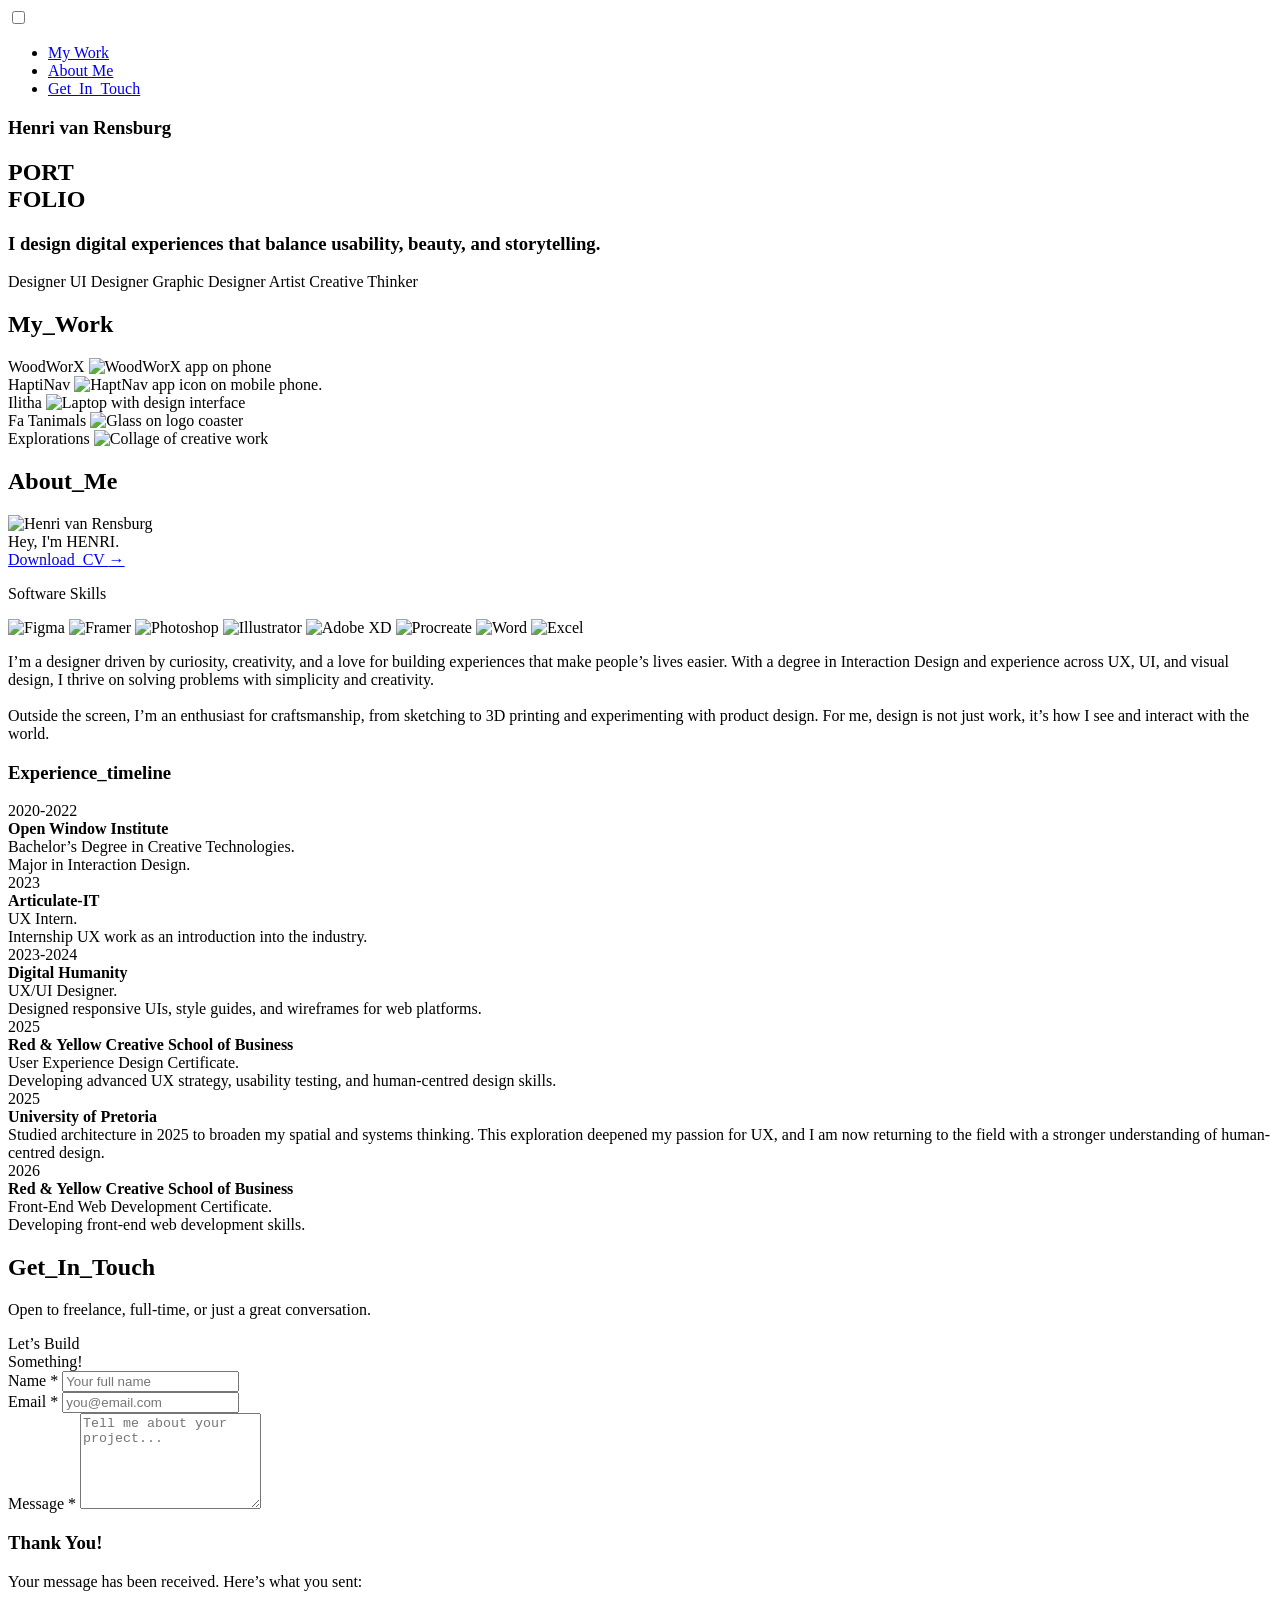
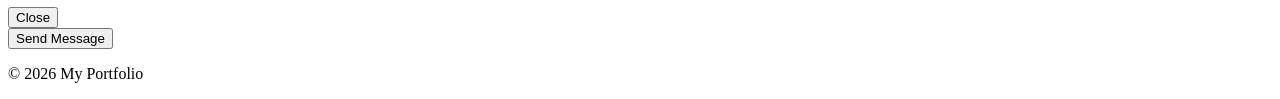
==== Index.html @ 7f8ce8de "Initial index setup" ====
<!DOCTYPE html>
<html lang="en">
    <head>
        <title>Henri's Portfolio Website</title>
        <link rel="stylesheet" href="Styling/styles.css">
        <link rel="preconnect" href="https://fonts.googleapis.com">
        <script src="Script/script.js" defer></script>
        <script src="https://cdn.jsdelivr.net/npm/vue@3/dist/vue.global.prod.js"></script>
<link rel="preconnect" href="https://fonts.gstatic.com" crossorigin>
<link href="https://fonts.googleapis.com/css2?family=Pixelify+Sans:wght@400..700&display=swap" rel="stylesheet">

    </head>
    <body>

<!-- Navigation -->
        <header>
    <input type="checkbox" id="nav-toggle" class="nav-toggle">
    
    <label for="nav-toggle" class="hamburger">
        <span class="hamburger-line"></span>
        <span class="hamburger-line"></span>
        <span class="hamburger-line"></span>
    </label>
    
    <nav class="nav">
        <ul class="nav-menu">
            <li><a href="#mywork">My Work</a></li>
            <li><a href="#aboutme">About Me</a></li>
            <li><a class="cta" href="contact.html">Get_In_Touch</a></li>
        </ul>
    </nav>
</header>

 <!-- Hero Section -->
        <section class="hero">
            <h3 class="name">Henri van Rensburg</h3>
            <h1 class="heading">PORT<br class="mobile-break">FOLIO</h1>
            <h3 class="subtitle">I design digital experiences that balance usability, beauty, and storytelling.</h3>
            <div class="tags">
                <span class="tag red">Designer</span>
                <span class="tag purple">UI Designer</span>
                <span class="tag green">Graphic Designer</span>
                <span class="tag blue">Artist</span>
                <span class="tag yellow">Creative Thinker</span>
            </div>
        </section>

<!-- My Work -->
        <main>
            <section id="mywork">
                <h2>My_Work</h2>
                <div class="Projects">

                    <!--Woodworx-->
                    <div class="Project">
                        <span class="label yellow">WoodWorX</span>
                    <img src="Images/Woodworx Preview image.png" alt="WoodWorX app on phone">
                    </div>

                    <!--HaptiNav-->
                    <div class="Project">
                        <span class="label orange">HaptiNav</span>
                        <img src="Images/Haptinav Preview image.png" alt="HaptNav app icon on mobile phone.">
                    </div>

                    <!--Ilitha-->
                    <div class="Project">
                        <span class="label dark-orange">Ilitha</span>
                        <img src="Images/Ilitha Preview image.png" alt="Laptop with design interface">
                    </div>

                    <!--Fa Tanimals-->
                    <div class="Project">
                        <span class="label purple">Fa Tanimals</span>
                        <img src="Images/fa tanimals Preview image.png" alt="Glass on logo coaster">
                    </div>

                    <!--Explorations-->
                    <div class="Project">
                        <span class="label blue">Explorations</span>
                        <img src="Images/Explorations Preview image.png" alt="Collage of creative work">
                    </div>
                </div>
            </section>

<!-- About Me -->
<section id="aboutme">
    <h2>About_Me</h2>
    
    <div class="about-container">
        
        <!-- LEFT COLUMN -->
        <div class="about-left">
            <div class="photo">
                <img src="Images/New Headshot.png" alt="Henri van Rensburg">
            </div>
            
            <div class="name-card">
                Hey, I'm <span class="henri">HENRI</span>.
            </div>
            
            <a href="CV.pdf" class="cv-btn" download>
                Download_CV <span class="arrow">→</span>
            </a>
            
            <div class="skills">
                <p class="skills-title">Software Skills</p>
                <div class="skills-grid">
                    <img src="Images/figma icon.png" alt="Figma">
                    <img src="Images/framer icon.png" alt="Framer">
                    <img src="Images/photoshop icon.png" alt="Photoshop">
                    <img src="Images/illustrator icon.png" alt="Illustrator">
                    <img src="Images/xd icon.png" alt="Adobe XD">
                    <img src="Images/procreate icon.png" alt="Procreate">
                    <img src="Images/Word icon.png" alt="Word">
                    <img src="Images/excel icon.png" alt="Excel">
                </div>
            </div>
        </div>
        
        <!-- RIGHT COLUMN -->
        <div class="about-right">
            <p class="bio">
                I’m a designer driven by curiosity, creativity, and a love for building experiences that make people’s lives easier. With a degree in Interaction Design and experience across UX, UI, and visual design, I thrive on solving problems with simplicity and creativity. 
                <br><br>
                Outside the screen, I’m an enthusiast for craftsmanship, from sketching to 3D printing and experimenting with product design. For me, design is not just work, it’s how I see and interact with the world.
            </p>
        
            
            <div class="timeline">
                <h3>Experience_timeline</h3>
                
                <div class="timeline-item">
                    <div class="bar Green"></div>
                    <div class="year">2020-2022</div>
                    <div class="content">
                        <strong>Open Window Institute</strong><br>
                        Bachelor’s Degree in Creative Technologies.<br>
                        Major in Interaction Design.
                    </div>
                </div>
                
                <div class="timeline-item">
                    <div class="bar Yellow"></div>
                    <div class="year">2023</div>
                    <div class="content">
                        <strong>Articulate-IT</strong><br>
                        UX Intern.<br>
                        Internship UX work as an introduction into the industry.
                    </div>
                </div>
                
                <div class="timeline-item">
                    <div class="bar Blue"></div>
                    <div class="year">2023-2024</div>
                    <div class="content">
                        <strong>Digital Humanity</strong><br>
                        UX/UI Designer.<br>
                        Designed responsive UIs, style guides, and wireframes for web platforms.
                    </div>
                </div>
                
                <div class="timeline-item">
                    <div class="bar Purple"></div>
                    <div class="year">2025</div>
                    <div class="content">
                        <strong>Red & Yellow Creative School of Business</strong><br>
                        User Experience Design Certificate.<br>
                        Developing advanced UX strategy, usability testing, and human-centred design skills.
                    </div>
                </div>
                
                <div class="timeline-item">
                    <div class="bar Red"></div>
                    <div class="year">2025</div>
                    <div class="content">
                        <strong>University of Pretoria</strong><br>
                        Studied architecture in 2025 to broaden my spatial and systems thinking. This exploration deepened my passion for UX, and I am now returning to the field with a stronger understanding of human-centred design.
                    </div>
                </div>
                
                <div class="timeline-item">
                    <div class="bar Green"></div>
                    <div class="year">2026</div>
                    <div class="content">
                        <strong>Red & Yellow Creative School of Business</strong><br>
                        Front-End Web Development Certificate.<br>
                        Developing front-end web development skills.
                    </div>
                </div>
            </div>
        </div>
    </div>
</section>

<!-- Get in Touch -->            
<section id="getintouch">
    <div class="contact-container">
        
        <!-- Left side-->
        <div class="contact-left">
            <h2>Get_In_Touch</h2>
            <p>Open to freelance, full-time, or just a great conversation.</p>
            
            <!-- Purple gradient box -->
            <div class="build-box">
                Let’s Build<br>Something!
            </div>
        </div>
        
        <!-- Right side-->
        <div class="contact-right">
            <form id="contact-form" class="contact-form">
                
                <div class="form-group">
                    <label>Name *</label>
                    <input type="text" id="name" placeholder="Your full name" required>
                    <span id="name-error" class="error"></span>
                </div>

                <div class="form-group">
                    <label>Email *</label>
                    <input type="email" id="email" placeholder="you@email.com" required>
                    <span id="email-error" class="error"></span>
                </div>

                <div class="form-group">
                    <label>Message *</label>
                    <textarea id="message" rows="6" placeholder="Tell me about your project..." required></textarea>
                    <span id="message-error" class="error"></span>
                </div>


    <div id="success-modal" class="modal">
        <div class="modal-content">
            <h3>Thank You!</h3>
            <p>Your message has been received. Here’s what you sent:</p>
            <div id="modal-details"></div>
            <button id="close-modal" class="submit-btn">Close</button>
        </div>
    </div>

</body>
</html>

                <button type="submit" class="submit-btn">Send Message</button>
            </form>
        </div>
    </div>
</section>
        </main>

<!-- Footer -->  
    <div class="footer">   
            <p>© 2026 My Portfolio</p>
    </div>

    </body>
</html>
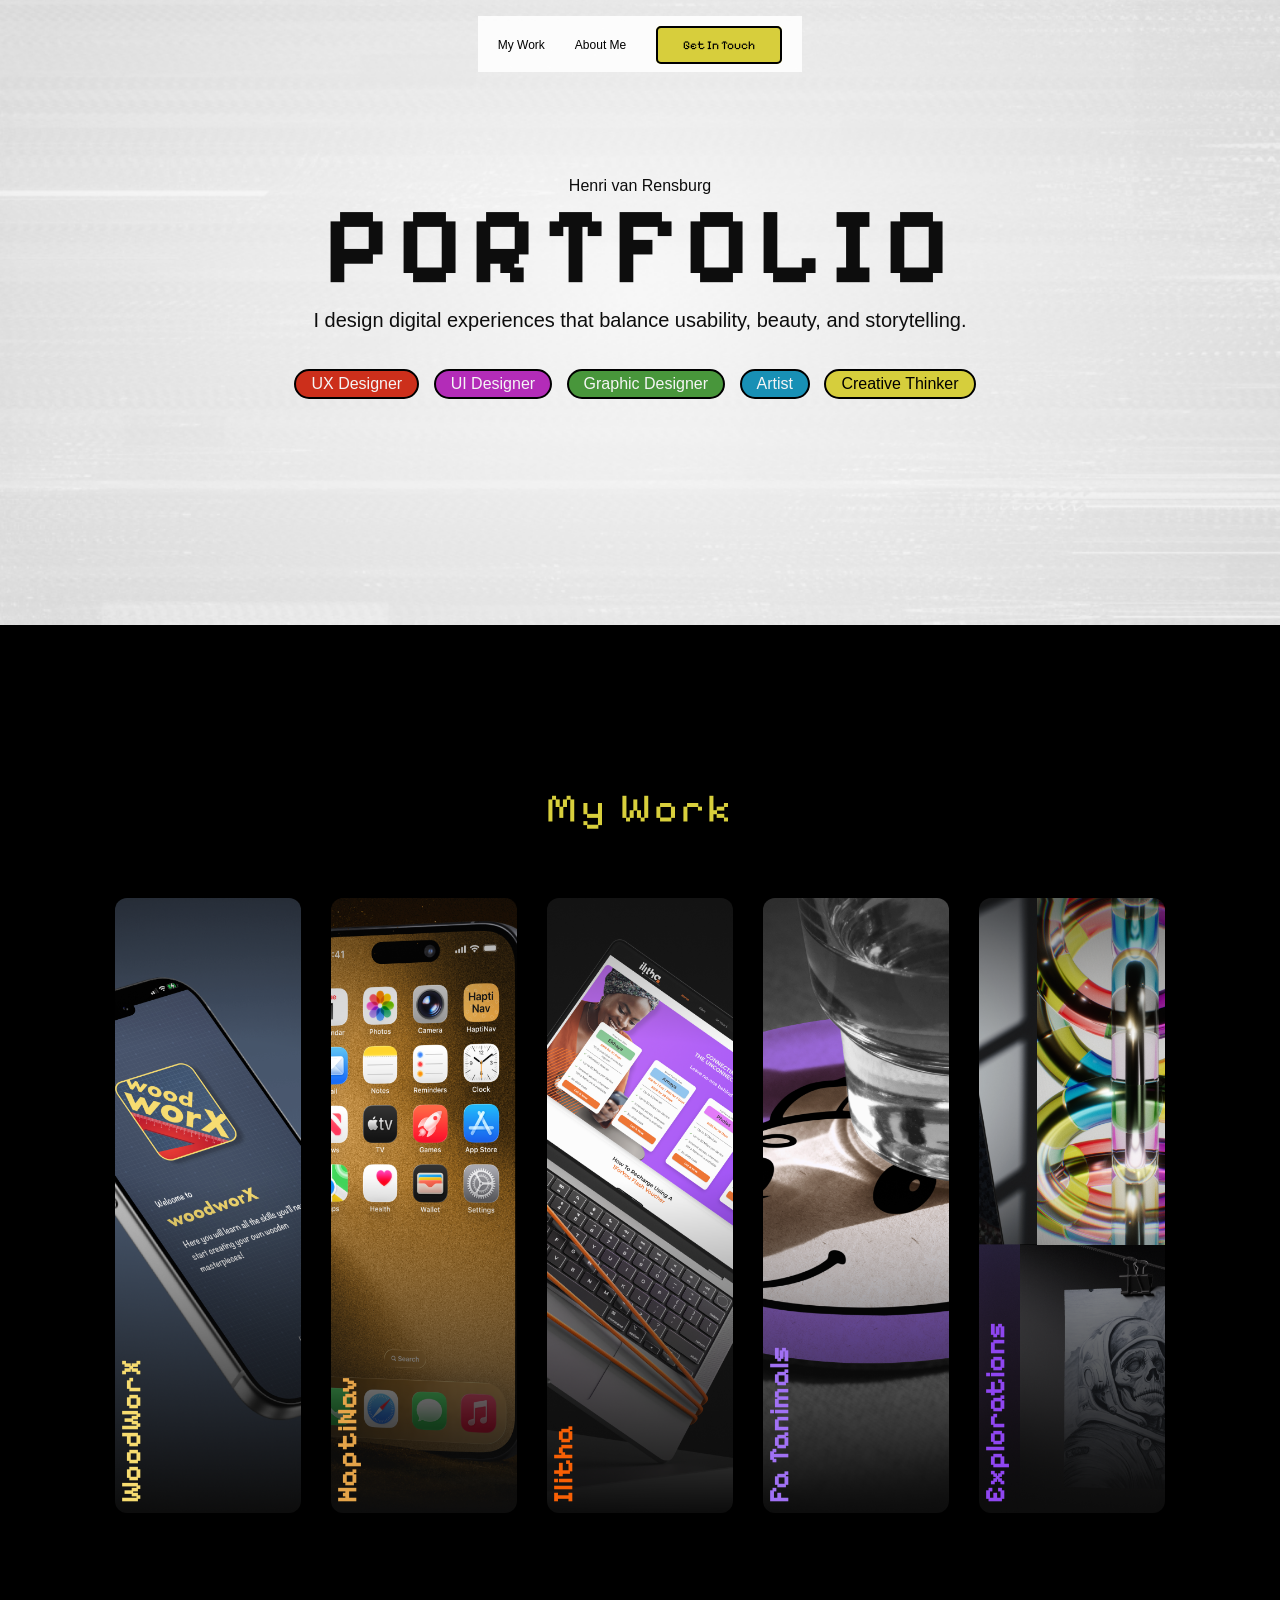
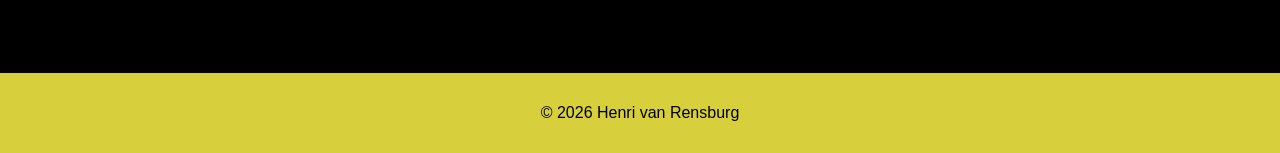
==== commit d96caf32: "home page html updated" ====
--- a/Index.html
+++ b/Index.html
@@ -1,259 +1,76 @@
 <!DOCTYPE html>
 <html lang="en">
-    <head>
-        <title>Henri's Portfolio Website</title>
-        <link rel="stylesheet" href="Styling/styles.css">
-        <link rel="preconnect" href="https://fonts.googleapis.com">
-        <script src="Script/script.js" defer></script>
-        <script src="https://cdn.jsdelivr.net/npm/vue@3/dist/vue.global.prod.js"></script>
-<link rel="preconnect" href="https://fonts.gstatic.com" crossorigin>
-<link href="https://fonts.googleapis.com/css2?family=Pixelify+Sans:wght@400..700&display=swap" rel="stylesheet">
+<head>
+    <meta charset="UTF-8">
+    <meta name="viewport" content="width=device-width, initial-scale=1.0">
+    <title>Henri van Rensburg | Portfolio</title>
+    <link rel="stylesheet" href="Styling/styles.css">
+    <link href="https://fonts.googleapis.com/css2?family=Pixelify+Sans:wght@400..700&display=swap" rel="stylesheet">
+</head>
+<body>
 
-    </head>
-    <body>
+    <!-- Navigation -->
+    <header>
+        <input type="checkbox" id="nav-toggle" class="nav-toggle">
+        <label for="nav-toggle" class="hamburger">
+            <span class="hamburger-line"></span>
+            <span class="hamburger-line"></span>
+            <span class="hamburger-line"></span>
+        </label>
+        <nav class="nav">
+            <ul class="nav-menu">
+                <li><a href="#mywork">My Work</a></li>
+                <li><a href="about.html">About Me</a></li>
+                <li><a class="cta" href="contact.html">Get In Touch</a></li>
+            </ul>
+        </nav>
+    </header>
 
-<!-- Navigation -->
-        <header>
-    <input type="checkbox" id="nav-toggle" class="nav-toggle">
-    
-    <label for="nav-toggle" class="hamburger">
-        <span class="hamburger-line"></span>
-        <span class="hamburger-line"></span>
-        <span class="hamburger-line"></span>
-    </label>
-    
-    <nav class="nav">
-        <ul class="nav-menu">
-            <li><a href="#mywork">My Work</a></li>
-            <li><a href="#aboutme">About Me</a></li>
-            <li><a class="cta" href="contact.html">Get_In_Touch</a></li>
-        </ul>
-    </nav>
-</header>
+    <!-- Hero -->
+    <section class="hero">
+        <h3 class="name">Henri van Rensburg</h3>
+        <h1 class="heading">PORT<br class="mobile-break">FOLIO</h1>
+        <h3 class="subtitle">I design digital experiences that balance usability, beauty, and storytelling.</h3>
+        <div class="tags">
+            <span class="tag red">UX Designer</span>
+            <span class="tag purple">UI Designer</span>
+            <span class="tag green">Graphic Designer</span>
+            <span class="tag blue">Artist</span>
+            <span class="tag yellow">Creative Thinker</span>
+        </div>
+    </section>
 
- <!-- Hero Section -->
-        <section class="hero">
-            <h3 class="name">Henri van Rensburg</h3>
-            <h1 class="heading">PORT<br class="mobile-break">FOLIO</h1>
-            <h3 class="subtitle">I design digital experiences that balance usability, beauty, and storytelling.</h3>
-            <div class="tags">
-                <span class="tag red">Designer</span>
-                <span class="tag purple">UI Designer</span>
-                <span class="tag green">Graphic Designer</span>
-                <span class="tag blue">Artist</span>
-                <span class="tag yellow">Creative Thinker</span>
+    <!-- My Work -->
+    <section id="mywork" class="mywork">
+        <h2>My Work</h2>
+        <div class="Projects">
+            <div class="Project">
+                <span class="label yellow">WoodWorX</span>
+                <img src="Images/Woodworx Preview image.png" alt="WoodWorX">
             </div>
-        </section>
-
-<!-- My Work -->
-        <main>
-            <section id="mywork">
-                <h2>My_Work</h2>
-                <div class="Projects">
-
-                    <!--Woodworx-->
-                    <div class="Project">
-                        <span class="label yellow">WoodWorX</span>
-                    <img src="Images/Woodworx Preview image.png" alt="WoodWorX app on phone">
-                    </div>
-
-                    <!--HaptiNav-->
-                    <div class="Project">
-                        <span class="label orange">HaptiNav</span>
-                        <img src="Images/Haptinav Preview image.png" alt="HaptNav app icon on mobile phone.">
-                    </div>
-
-                    <!--Ilitha-->
-                    <div class="Project">
-                        <span class="label dark-orange">Ilitha</span>
-                        <img src="Images/Ilitha Preview image.png" alt="Laptop with design interface">
-                    </div>
-
-                    <!--Fa Tanimals-->
-                    <div class="Project">
-                        <span class="label purple">Fa Tanimals</span>
-                        <img src="Images/fa tanimals Preview image.png" alt="Glass on logo coaster">
-                    </div>
-
-                    <!--Explorations-->
-                    <div class="Project">
-                        <span class="label blue">Explorations</span>
-                        <img src="Images/Explorations Preview image.png" alt="Collage of creative work">
-                    </div>
-                </div>
-            </section>
-
-<!-- About Me -->
-<section id="aboutme">
-    <h2>About_Me</h2>
-    
-    <div class="about-container">
-        
-        <!-- LEFT COLUMN -->
-        <div class="about-left">
-            <div class="photo">
-                <img src="Images/New Headshot.png" alt="Henri van Rensburg">
+            <div class="Project">
+                <span class="label orange">HaptiNav</span>
+                <img src="Images/Haptinav Preview image.png" alt="HaptiNav">
             </div>
-            
-            <div class="name-card">
-                Hey, I'm <span class="henri">HENRI</span>.
+            <div class="Project">
+                <span class="label dark-orange">Ilitha</span>
+                <img src="Images/Ilitha Preview image.png" alt="Ilitha">
             </div>
-            
-            <a href="CV.pdf" class="cv-btn" download>
-                Download_CV <span class="arrow">→</span>
-            </a>
-            
-            <div class="skills">
-                <p class="skills-title">Software Skills</p>
-                <div class="skills-grid">
-                    <img src="Images/figma icon.png" alt="Figma">
-                    <img src="Images/framer icon.png" alt="Framer">
-                    <img src="Images/photoshop icon.png" alt="Photoshop">
-                    <img src="Images/illustrator icon.png" alt="Illustrator">
-                    <img src="Images/xd icon.png" alt="Adobe XD">
-                    <img src="Images/procreate icon.png" alt="Procreate">
-                    <img src="Images/Word icon.png" alt="Word">
-                    <img src="Images/excel icon.png" alt="Excel">
-                </div>
+            <div class="Project">
+                <span class="label purple">Fa Tanimals</span>
+                <img src="Images/fa tanimals Preview image.png" alt="Fa Tanimals">
+            </div>
+            <div class="Project">
+                <span class="label blue">Explorations</span>
+                <img src="Images/Explorations Preview image.png" alt="Explorations">
             </div>
         </div>
-        
-        <!-- RIGHT COLUMN -->
-        <div class="about-right">
-            <p class="bio">
-                I’m a designer driven by curiosity, creativity, and a love for building experiences that make people’s lives easier. With a degree in Interaction Design and experience across UX, UI, and visual design, I thrive on solving problems with simplicity and creativity. 
-                <br><br>
-                Outside the screen, I’m an enthusiast for craftsmanship, from sketching to 3D printing and experimenting with product design. For me, design is not just work, it’s how I see and interact with the world.
-            </p>
-        
-            
-            <div class="timeline">
-                <h3>Experience_timeline</h3>
-                
-                <div class="timeline-item">
-                    <div class="bar Green"></div>
-                    <div class="year">2020-2022</div>
-                    <div class="content">
-                        <strong>Open Window Institute</strong><br>
-                        Bachelor’s Degree in Creative Technologies.<br>
-                        Major in Interaction Design.
-                    </div>
-                </div>
-                
-                <div class="timeline-item">
-                    <div class="bar Yellow"></div>
-                    <div class="year">2023</div>
-                    <div class="content">
-                        <strong>Articulate-IT</strong><br>
-                        UX Intern.<br>
-                        Internship UX work as an introduction into the industry.
-                    </div>
-                </div>
-                
-                <div class="timeline-item">
-                    <div class="bar Blue"></div>
-                    <div class="year">2023-2024</div>
-                    <div class="content">
-                        <strong>Digital Humanity</strong><br>
-                        UX/UI Designer.<br>
-                        Designed responsive UIs, style guides, and wireframes for web platforms.
-                    </div>
-                </div>
-                
-                <div class="timeline-item">
-                    <div class="bar Purple"></div>
-                    <div class="year">2025</div>
-                    <div class="content">
-                        <strong>Red & Yellow Creative School of Business</strong><br>
-                        User Experience Design Certificate.<br>
-                        Developing advanced UX strategy, usability testing, and human-centred design skills.
-                    </div>
-                </div>
-                
-                <div class="timeline-item">
-                    <div class="bar Red"></div>
-                    <div class="year">2025</div>
-                    <div class="content">
-                        <strong>University of Pretoria</strong><br>
-                        Studied architecture in 2025 to broaden my spatial and systems thinking. This exploration deepened my passion for UX, and I am now returning to the field with a stronger understanding of human-centred design.
-                    </div>
-                </div>
-                
-                <div class="timeline-item">
-                    <div class="bar Green"></div>
-                    <div class="year">2026</div>
-                    <div class="content">
-                        <strong>Red & Yellow Creative School of Business</strong><br>
-                        Front-End Web Development Certificate.<br>
-                        Developing front-end web development skills.
-                    </div>
-                </div>
-            </div>
-        </div>
-    </div>
-</section>
+    </section>
 
-<!-- Get in Touch -->            
-<section id="getintouch">
-    <div class="contact-container">
-        
-        <!-- Left side-->
-        <div class="contact-left">
-            <h2>Get_In_Touch</h2>
-            <p>Open to freelance, full-time, or just a great conversation.</p>
-            
-            <!-- Purple gradient box -->
-            <div class="build-box">
-                Let’s Build<br>Something!
-            </div>
-        </div>
-        
-        <!-- Right side-->
-        <div class="contact-right">
-            <form id="contact-form" class="contact-form">
-                
-                <div class="form-group">
-                    <label>Name *</label>
-                    <input type="text" id="name" placeholder="Your full name" required>
-                    <span id="name-error" class="error"></span>
-                </div>
-
-                <div class="form-group">
-                    <label>Email *</label>
-                    <input type="email" id="email" placeholder="you@email.com" required>
-                    <span id="email-error" class="error"></span>
-                </div>
-
-                <div class="form-group">
-                    <label>Message *</label>
-                    <textarea id="message" rows="6" placeholder="Tell me about your project..." required></textarea>
-                    <span id="message-error" class="error"></span>
-                </div>
-
-
-    <div id="success-modal" class="modal">
-        <div class="modal-content">
-            <h3>Thank You!</h3>
-            <p>Your message has been received. Here’s what you sent:</p>
-            <div id="modal-details"></div>
-            <button id="close-modal" class="submit-btn">Close</button>
-        </div>
+    <div class="footer">
+        <p>© 2026 Henri van Rensburg</p>
     </div>
 
+    <script src="Script/script.js" defer></script>
 </body>
-</html>
-
-                <button type="submit" class="submit-btn">Send Message</button>
-            </form>
-        </div>
-    </div>
-</section>
-        </main>
-
-<!-- Footer -->  
-    <div class="footer">   
-            <p>© 2026 My Portfolio</p>
-    </div>
-
-    </body>
 </html>
--- a/Styling/styles.css
+++ b/Styling/styles.css
@@ -0,0 +1,825 @@
+/* Mobile first - Default values */
+
+/* Typography styles */
+body {
+    padding-top: 80px;
+    font-family: Inter, sans-serif;
+    font-size: 1rem;
+    font-weight: 100;
+    line-height: 1;
+    margin: 0;
+    padding: 0;
+    background-color: #F5F5F5;
+    color: #0D0D0D;
+}
+h1, h2 { 
+    font-family: Pixelify Sans, sans-serif;
+    font-weight: 400;
+}
+h1 {
+    font-size: 48px;
+    line-height: 1.05;
+}
+h2 {
+    font-size: 32px;
+    line-height: 1.2;
+}
+h3, h4 {
+    font-family: Inter, sans-serif;
+    font-weight: 200;
+}
+h3 {
+    font-size: 18px;
+    line-height: 1.3;
+}
+h4 {
+    font-size: 14px;
+    line-height: 1.3;
+}
+
+/* Tablet styles */
+@media (min-width: 768px) {
+    h1 {font-size: 72px;}
+    h2 {font-size: 36px;
+    line-height: 1.5em;}
+    h3 {font-size: 20px}
+}
+
+/*Desktop styles*/
+@media (min-width: 1024px) {
+    h1 {font-size: 108px;
+    line-height: 100px;
+}
+h2 {font-size: 40px;
+line-height: 1.5em;
+}
+h3 {font-size: 20px;}
+}
+
+/* Section Styles */
+header {
+    background-color: transparent;
+    color: #000000; 
+    text-align: center;
+    padding: 1rem 0;
+    position: fixed;
+    width: 100%;
+    z-index: 1000;
+}
+
+/* Mobile navigation */
+.nav-toggle {display: none;}
+
+.hamburger {
+    display: block;
+    position: fixed;
+    top: 25px;
+    left: 43%;
+    margin: 0 auto;
+    width: 60px;
+    height: 60px;
+    background-color: hsla(0, 0%, 100%, 0.85);
+    border-radius: 0px;
+    display: flex;
+    flex-direction: column;
+    justify-content: center;
+    align-items: center;
+    gap: 6px;
+    cursor: pointer;
+    z-index: 1000;
+}
+
+/*Hamburger lines*/
+.hamburger-line {
+    width: 28px;
+    height: 3px;
+    background-color: #000000;
+    border-radius: 3px;
+    transition: all 0.3s ease;
+}
+
+/* trasnform menu icon to x icon */
+#nav-toggle:checked + .hamburger .hamburger-line:nth-child(1) {
+    transform: rotate(45deg) translate(5px, 5px);
+}
+#nav-toggle:checked + .hamburger .hamburger-line:nth-child(2) {
+    opacity: 0;
+}
+#nav-toggle:checked + .hamburger .hamburger-line:nth-child(3) {
+    transform: rotate(-45deg) translate(5px, -5px);
+}
+/*Mobile nav menu*/
+.nav-menu {
+    display: none;
+    list-style-type: none;
+    padding: 0;
+    margin: 0;
+}
+/* Menu open */
+#nav-toggle:checked ~ .nav .nav-menu {
+    display: flex;
+    flex-direction: column;
+    align-items: center;
+    gap: 35px;
+    position: fixed;
+    top: 100px;
+    left: 0;
+    width: 100%;
+    background-color: rgba(255, 255, 255, 0.92);
+    padding: 50px 20px 40px;
+    z-index: 1050;
+    text-align: center;
+}
+#nav-toggle:checked ~ .nav .nav-menu a {
+    font-size: 22px;
+    font-weight: 400;
+    color: #000000;
+    text-decoration: none;
+}
+#nav-toggle:checked ~ .nav .nav-menu .cta {
+    font-size: 24px;
+    padding: 18px 60px;
+    background-color: #D7CE3C;
+    border: 6px solid #000000;
+    border-radius: 8px;
+    font-weight: 700;
+    letter-spacing: 2px;
+}
+
+/* Hide nav dropdown on larger screens*/
+@media (min-width: 768px) {
+    .hamburger {
+        display: none;
+}
+.nav-menu {
+        display: flex !important;
+        flex-direction: row;
+        justify-content: center;
+        gap: 30px;
+        position: static;
+        background: none;
+        padding: 20px;
+        width: fit-content;
+        margin: 0 auto;
+    }
+    #nav-toggle:checked ~ .nav .nav-menu {
+        display: flex;
+    }
+}
+
+/* Normal nav for desktop */
+@media (min-width: 768px) {
+.nav a {
+    color: #000000;
+    text-decoration: none;
+    font-size: 12px;
+}
+.nav ul {
+    display: flex;
+    flex-direction: row;
+    justify-content: center;
+    gap: 30px;
+    padding: 20px;
+    list-style-type: none;
+    width: fit-content;
+    margin: 0 auto;
+    background-color: hsla(0, 0%, 100%, 0.85);
+}
+}
+/*Get in touch button*/
+.cta {
+    font-family: 'Pixelify Sans', sans-serif;
+    background-color: #D7CE3C;
+    padding-top: 10px;
+    padding-bottom: 10px;
+    padding-left: 25px;
+    padding-right: 25px;
+    font-weight: 100;
+    border-radius: 5px;
+    border: 2px solid #000;
+}
+
+/* Hero Section*/
+.hero {
+    display: flex;
+    flex-direction: column;
+    align-items: center;
+    justify-content: center;
+    background-image: url("../Images/Hero\ background\ image.png");
+    background-size: cover;
+    background-position: center;
+    padding: 80px 20px;
+    max-height: 85vh;
+}
+.name {
+    font-size: medium;
+    margin-bottom: 16px;
+    line-height: 2.5em
+}
+.heading {
+    text-align: center;
+    letter-spacing: 8px;
+    line-height: 3rem;
+    font-weight: 700;
+    margin-bottom: 16px;
+    margin-top: 1px;
+}
+.mobile-break {
+    display: none;
+}
+
+/* Show the line break on mobile */
+@media (max-width: 767px) {
+    .mobile-break {
+        display: block;
+    }
+    
+    .heading {
+        text-align: center;
+        line-height: 0.85;
+        font-size: 48px;
+    }
+}
+mobile-break {
+    display: none;
+}
+.subtitle {
+    text-align: center;
+}
+.tags {
+    padding: 16px;
+    border-radius: 20px;
+    font-size: 16px;
+    text-align: center;
+    color: #000;
+    margin-bottom: 50px;
+}
+.tag {
+    display: inline-block;
+    padding-top: 5px;
+    padding-bottom: 5px;
+    padding-left: 15px;
+    padding-right: 15px;
+    border-radius: 30px;
+    border: 2px solid #000;
+    margin: 0 10px 10px 0;
+    color: #F5F5F5;
+}
+.tag.red {
+background-color: #CC2F1B;
+color: #F5F5F5;
+}
+.tag.purple {
+background-color: #B32CB8;
+}
+.tag.green {
+background-color: #48963B;
+}
+.tag.blue {
+background-color: #1890B5;
+}
+.tag.yellow {
+background-color: #D6CE3C;
+color: #000000;
+}
+
+/*My Work*/
+#mywork {
+    background-color: #000;
+    padding: 80px 0 100px;
+    text-align: center;
+}
+
+#mywork h2 {
+    font-family: 'Pixelify Sans', sans-serif;
+    color: #D8CF3C;
+    margin-bottom: 60px;
+    letter-spacing: 4px;
+}
+
+/* Gallery */
+.Projects {
+    display: flex;
+    flex-wrap: nowrap;
+    justify-content: flex-start;
+    gap: 30px;
+    padding: 0 30px;
+    overflow-x: auto;
+    overflow-y: hidden;
+    scrollbar-width: none;
+}
+@media (min-width: 768px) {
+    .Projects {
+        justify-content: center;
+        padding: 0 30px;
+    }
+}
+.Project {
+    position: relative;
+    width: 186px;
+    height: 615px;
+    flex-shrink: 0;
+}
+
+.Project img {
+    width: 100%;
+    height: 100%;
+    object-fit: cover;
+    object-position: center;
+    border-radius: 12px;
+}
+
+/* Labels */
+.label {
+    position: absolute;
+    bottom: 10px;
+    left: 30px;
+    transform: rotate(-90deg);
+    transform-origin: left bottom;
+    font-family: 'Pixelify Sans', sans-serif;
+    font-size: 28px;
+    font-weight: 700;
+    line-height: 1;
+    white-space: nowrap;
+    z-index: 2;
+    background: transparent;
+    padding: 0;
+}
+
+/* Individual text colours*/
+.label.yellow       { color: #F7DC70; }
+.label.orange       { color: #E5A449; }
+.label.dark-orange  { color: #F86005; }
+.label.purple       { color: #A171F4; }
+.label.blue         { color: #8F46F0; }
+
+
+/* About Me */
+#aboutme {
+    background-color: #f0f0f0;
+    padding: 10px 10px;
+    text-align: center;
+}
+
+#aboutme h2 {
+    font-family: 'Pixelify Sans', sans-serif;
+    color: #48963B;
+    margin-bottom: 60px;
+    letter-spacing: 4px;
+    
+}
+
+/* Two-column layout */
+.about-container {
+    display: flex;
+    flex-direction: column;
+    gap: 24px;
+    max-width: 1200px;
+    margin: 0 auto;
+    padding: 0 10px;
+}
+
+/* LEFT SIDE */
+.about-left {
+    flex: 1;
+}
+
+.photo {
+    width: 100%;
+    max-width: 400px;
+    height: auto;
+    border-radius: 12px;
+    overflow: hidden;
+    margin-bottom: 10px;
+}
+
+.photo img {
+    width: 100%;
+    height: 100%;
+    object-fit: cover;
+}
+
+.name-card {
+    background: white;
+    padding: 14px 24px;
+    border-radius: 8px;
+    font-size: 22px;
+    margin-bottom: 10px;
+}
+
+.henri {
+    color: #48963B;
+    font-weight: 700;
+}
+
+/*Download CV Button*/
+.cv-btn {
+    font-family: 'Pixelify Sans', sans-serif;
+    display: block;
+    background: #000;
+    color: #D8CF3C;
+    padding: 16px 24px;
+    border-radius: 8px;
+    text-decoration: none;
+    font-weight: 100;
+    margin-bottom: 10px;
+}
+
+.arrow {
+    color: #48963B;
+}
+
+.skills {
+    background: white;
+    padding: 24px;
+    border-radius: 8px;
+}
+
+.skills-title {
+    font-size: 16px;
+    margin-bottom: 16px;
+    text-align: left;
+}
+
+.skills-grid {
+    display: grid;
+    grid-template-columns: repeat(4, 1fr);
+    gap: 12px;
+}
+
+.skills-grid img {
+    width: 48px;
+    height: 48px;
+}
+
+/* RIGHT SIDE */
+.about-right {
+    flex: 2;
+}
+
+.bio {
+    font-size: 18px;
+    line-height: 1.7;
+    margin-bottom: 20px;
+    text-align: left;
+}
+
+/* TIMELINE */
+.timeline {
+    background: #000;
+    color: white;
+    padding: 30px;
+    border-radius: 12px;
+    margin-top: 40px;
+}
+
+.timeline h3 {
+    font-family: 'Pixelify Sans', sans-serif;
+    font-size: 24px;
+    font-weight: 100;
+    color: #D8CF3C;
+    margin-bottom: 40px;
+    text-align: left;
+}
+
+/* DESKTOP / TABLET – side-by-side with visible coloured bars */
+.timeline-item {
+    display: flex;
+    gap: 20px;
+    margin-bottom: 35px;
+    text-align: left;
+    line-height: 1.5;
+    color: #c4c4c4;
+}
+
+.year {
+    font-family: 'Pixelify Sans', sans-serif;
+    width: 110px;
+    text-align: left;
+    font-weight: lighter;
+    font-size: 18px;
+    color: #fff;
+    flex-shrink: 0;
+}
+
+/* THIS IS THE FIX: give the bar a proper height so it shows on large screens */
+.bar {
+    width: 4px;
+    min-height: 85px;              /* ← tall enough to look connected */
+    background: #fff;              /* default fallback */
+}
+
+/* Coloured bars (same as before) */
+.Green  { background: #48963B; }
+.Yellow { background: #D8CF3C; }
+.Blue   { background: #1890B5; }
+.Purple { background: #B32CB8; }
+.Red    { background: #CC2F1B; }
+
+/* MOBILE ONLY – stack + short coloured bar */
+@media (max-width: 767px) {
+    .timeline-item {
+        flex-direction: column;
+        gap: 8px;
+        align-items: flex-start;
+    }
+
+    .year {
+        width: auto;
+        font-size: 17px;
+        margin-bottom: 4px;
+    }
+
+    .bar {
+        width: 4px;
+        min-height: 50px;
+        align-self: flex-start;
+        margin-left: 8px;
+    }
+}
+
+/* Get in touch*/
+#getintouch {
+    background-color: #000;
+    padding: 80px 20px 60px;
+    color: white;
+}
+
+.contact-container {
+    display: flex;
+    gap: 10px;
+    max-width: 1100px;
+    margin: 0 auto;
+    padding: 30px;
+}
+
+/* Left side */
+.contact-left {
+    flex: 1;
+}
+
+#getintouch h2 {
+    font-family: 'Pixelify Sans', sans-serif;
+    font-weight: 400;
+    color: #c026d3;
+    margin-bottom: 20px;
+    letter-spacing: 4px;
+    text-align: center;
+}
+
+@media (min-width: 768px) {
+    #getintouch h2 {
+        text-align: left;
+    }
+}
+.contact-left p {
+    font-size: 18px;
+    line-height: 1.6;
+    margin-bottom: 40px;
+    text-align: center;
+}
+@media (min-width: 768px) {
+    .contact-left p {
+        text-align: left;
+    }
+}
+/* Purple gradient box */
+.build-box {
+    width: 320px;
+    height: 320px;
+    background: linear-gradient(135deg, #7c3aed, #db2777);
+    border-radius: 28px;
+    display: flex;
+    align-items: center;
+    justify-content: center;
+    text-align: center;
+    font-family: 'Pixelify Sans', sans-serif;
+    font-size: 42px;
+    font-weight: 300;
+    line-height: 1.1;
+    color: white;
+    box-shadow: 0 0 40px rgba(192, 38, 211, 0.6);
+}
+
+/* Right side - Form */
+.contact-right {
+    flex: 1;
+}
+
+
+form label {
+    display: block;
+    font-size: 16px;
+    margin: 20px 0 8px;
+    color: #ddd;
+}
+
+form input,
+form textarea {
+    width: 100%;
+    padding: 16px;
+    background: #111;
+    border: 1px solid #444;
+    border-radius: 8px;
+    color: white;
+    font-size: 16px;
+}
+
+form textarea {
+    resize: vertical;
+    min-height: 140px;
+    width: 100%;
+}
+
+/* Submit Button */
+.submit-btn {
+    font-family: 'Pixelify Sans', sans-serif;
+    width: 100%;
+    background: #D8CF3C;
+    color: #000;
+    padding: 16px 24px;
+    border: 1px solid transparent;
+    border-radius: 8px;
+    font-size: 18px;
+    font-weight: 100;
+    margin-top: 20px;
+    cursor: pointer;
+    box-sizing: border-box;
+    transition: background 0.3s;
+}
+
+@media (max-width: 767px) {
+    .build-box {
+        display: none; 
+    }
+    
+    .contact-container {
+        flex-direction: column;
+    }
+    
+    }
+
+.submit-btn:hover {
+    background: #48963B;
+}
+
+@media (max-width: 767px) {
+    #getintouch {
+        padding: 80px 20px 60px;
+    }  
+}
+.contact-container {
+        flex-direction: column;
+        padding: 0 20px;
+    }
+
+    @media (min-width: 768px) {
+    .contact-container {
+        display: flex;
+        flex-direction: row;
+        gap: 60px;
+        max-width: 1100px;
+        margin: 0 auto;
+        padding: 0 40px;
+    }
+    
+    .build-box {
+        margin: 0;
+        width: 320px;
+        height: 320px;
+    }
+}
+/*Footer*/
+.footer {
+    background-color: #D8CF3C;
+    color: black;
+    text-align: center;
+    padding: 1rem 0;
+}
+
+/* Tablet breakpoint */
+@media (min-width: 768px) {
+    .about-container,
+    .contact-container {
+        flex-direction: row;
+        gap: 24px;
+        padding: 0 40px;
+    }
+    .build-box { width: 320px; margin: 0; }
+    #mywork { padding: 100px 0 120px; }
+    #aboutme { padding: 100px 40px; }
+    #getintouch { padding: 100px 0 80px; }
+    .hero { padding: 120px 40px; }
+}
+
+/* desktop breakpoint */
+@media (min-width: 1024px) {
+    .about-container { max-width: 1200px; padding: 0 40px; }
+    .about-left { max-width: 380px; }
+    .contact-container { max-width: 1100px; padding: 0 40px; }
+    #mywork { padding: 120px 0 160px; }
+    #aboutme { padding: 100px 80px; }
+    #getintouch { padding: 120px 0 100px; }
+    .hero { padding: 150px; }
+}
+
+/* Contact Page */
+.contact-section {
+    background-color: #000;
+    color: white;
+    padding: 120px 20px 100px;
+    min-height: 100vh;
+}
+
+.contact-heading {
+    font-family: 'Pixelify Sans', sans-serif;
+    color: #D8CF3C;
+    text-align: center;
+    margin-bottom: 60px;
+    letter-spacing: 4px;
+    font-size: 40px;
+}
+
+.contact-form {
+    max-width: 700px;
+    margin: 0 auto;
+}
+
+.form-group {
+    margin-bottom: 28px;
+}
+
+.form-group label {
+    display: block;
+    font-size: 16px;
+    margin-bottom: 8px;
+    color: #ddd;
+}
+
+.form-group input,
+.form-group textarea {
+    width: 100%;
+    padding: 16px;
+    background: #111;
+    border: 1px solid #444;
+    border-radius: 8px;
+    color: white;
+    font-size: 16px;
+    box-sizing: border-box;
+}
+
+.form-group textarea {
+    resize: vertical;
+    min-height: 160px;
+}
+
+/* Error messages */
+.error {
+    display: block;
+    color: #CC2F1B;
+    font-size: 14px;
+    margin-top: 6px;
+    min-height: 22px;
+}
+
+/* Modal */
+.modal {
+    display: none;
+    position: fixed;
+    inset: 0;
+    background: rgba(0, 0, 0, 0.85);
+    z-index: 2000;
+    align-items: center;
+    justify-content: center;
+}
+
+.modal.show { display: flex; }
+
+.modal-content {
+    background: #1a1a1a;
+    padding: 40px 30px;
+    border-radius: 20px;
+    max-width: 500px;
+    width: 90%;
+    text-align: center;
+    color: white;
+    box-shadow: 0 0 40px rgba(216, 207, 60, 0.4);
+}
+
+.modal-content h3 {
+    color: #D8CF3C;
+    margin-bottom: 16px;
+}
+
+/* Disable state for Vue contact form button */
+.submit-btn:disabled {
+    opacity: 0.35;           /* ← this is what you asked for */
+    cursor: not-allowed;
+    background: #666;        /* slightly darker when disabled */
+    color: #aaa;
+}
+
+/* Smooth transition */
+.submit-btn {
+    transition: all 0.3s ease;
+}
